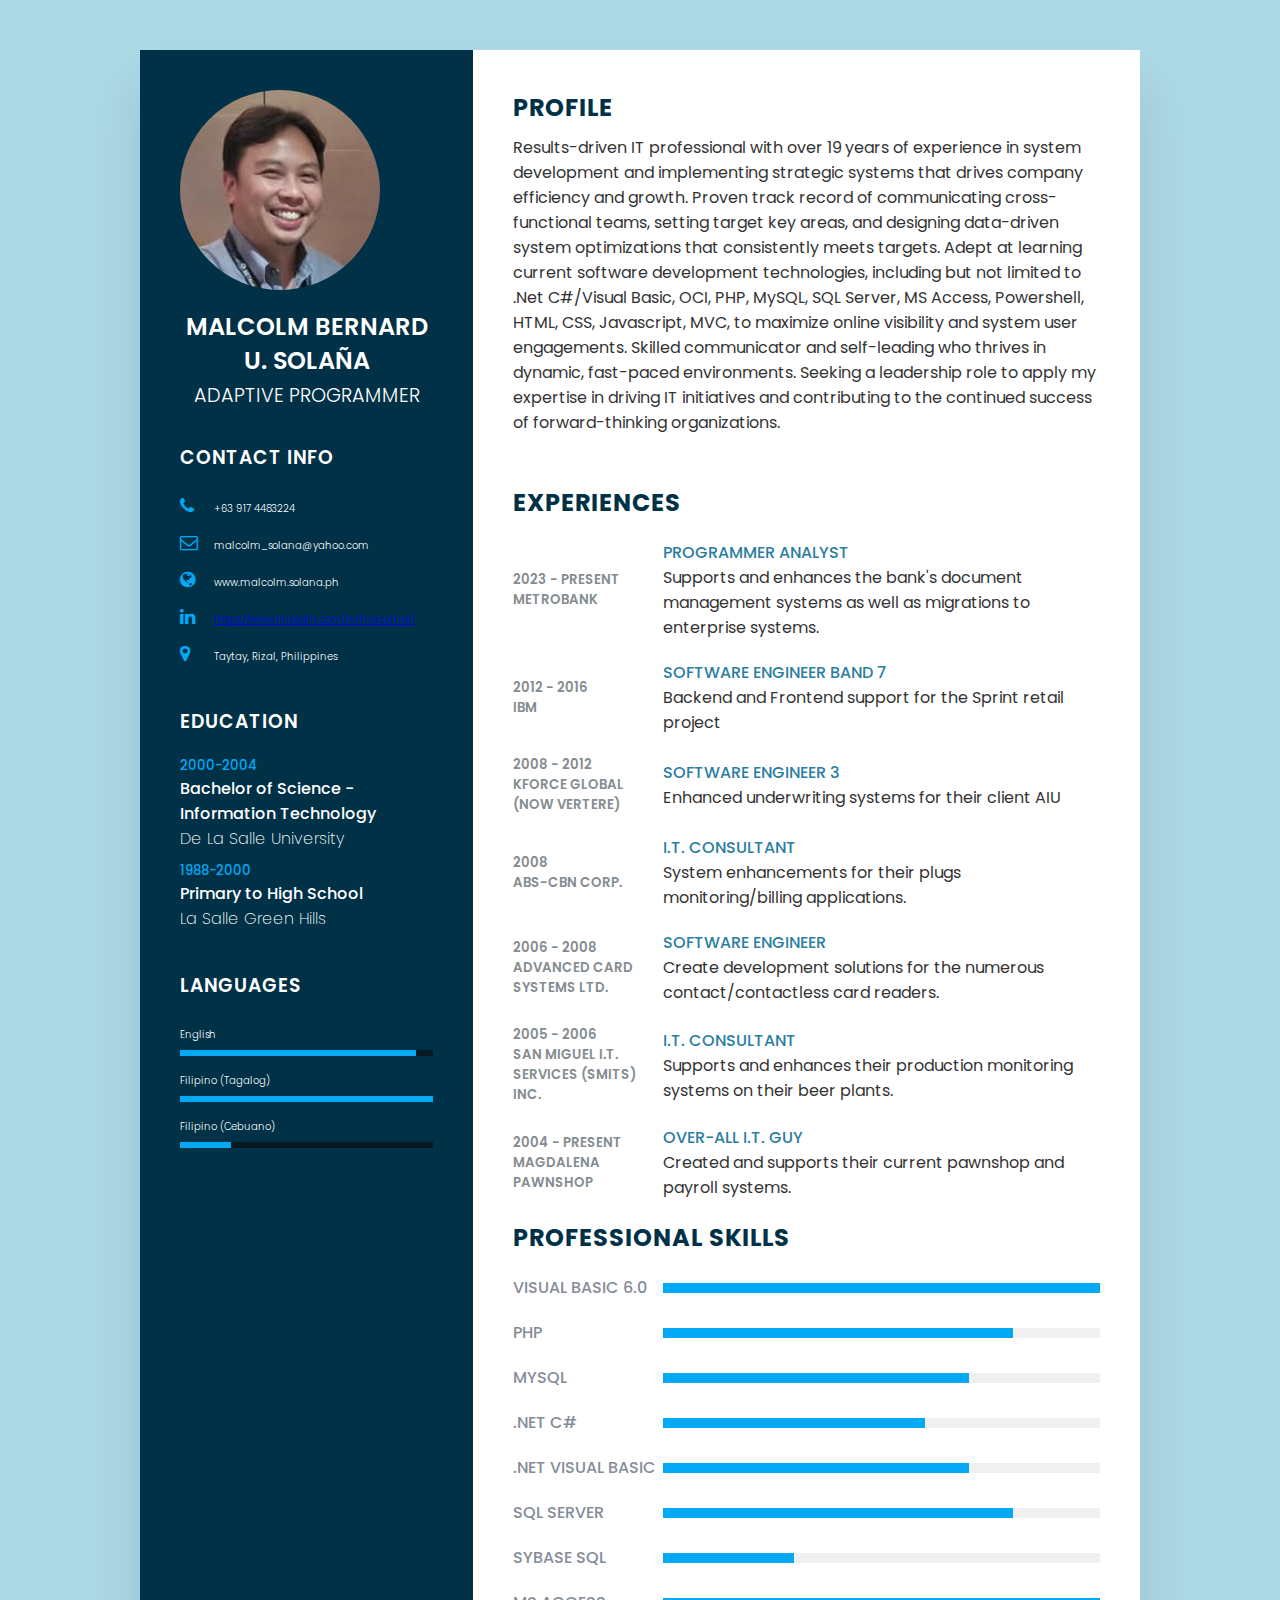
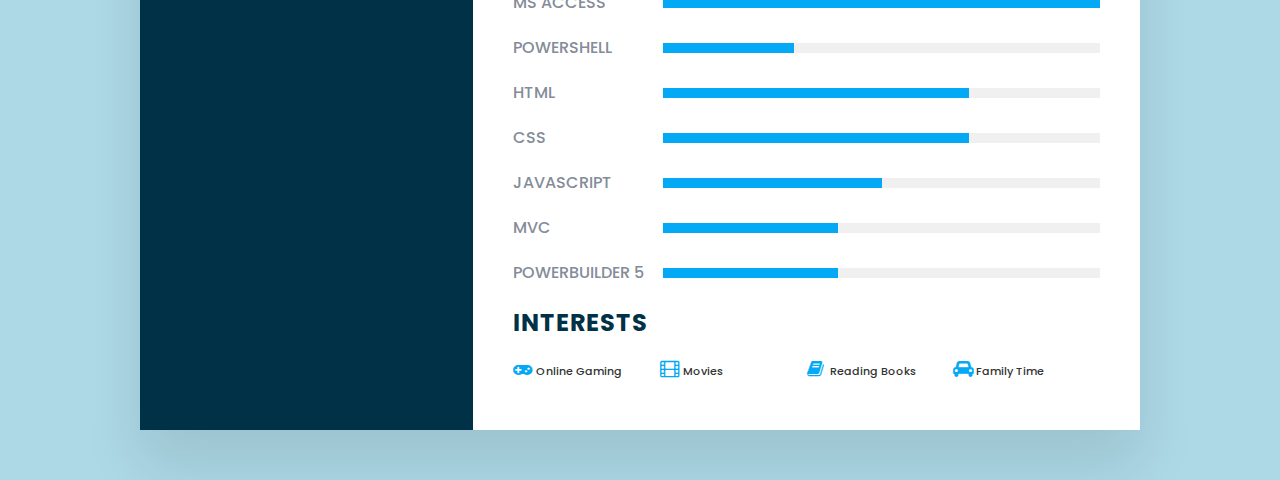
==== index.html @ 73f9b942 "initial_1" ====
<!DOCTYPE html>
<html>
  <head name="viewport" content="width=device-width, initial-scale=1.0">
    <meta charset="utf-8">
    <title>CV Malcolm Bernard Solaña</title>
    <link rel="stylesheet" href="https://cdnjs.cloudflare.com/ajax/libs/font-awesome/4.7.0/css/font-awesome.css" integrity="sha512-5A8nwdMOWrSz20fDsjczgUidUBR8liPYU+WymTZP1lmY9G6Oc7HlZv156XqnsgNUzTyMefFTcsFH/tnJE/+xBg==" crossorigin="anonymous" referrerpolicy="no-referrer" />
    <link rel="stylesheet" type="text/css" href="style/style.css">
  </head>
  <body>
    <div class="container">
      <div class="left_Side">
        <div class="profileText">
          <div class="imgBx">
            <img src="images/PIC.png">
          </div>
          <h2>Malcolm Bernard U. Solaña<br><span>Adaptive Programmer</span></h2>
        </div>

        <div class="Info">
          <h3 class="title">Contact Info</h3>
          <ul>
            <li>
              <span class="icon"><i class="fa fa-phone" aria-hidden="true"></i>
              </i>
              </span>
              <span class="text">+63 917 4483224</span>
            </li>
            <li>
              <span class="icon"><i class="fa fa-envelope-o" aria-hidden="true"></i>
              </span>
              <span class="text">malcolm_solana@yahoo.com</span>
            </li>
            <li>
              <span class="icon"><i class="fa fa-globe" aria-hidden="true"></i>
              </span>
              <span class="text">www.malcolm.solana.ph</span>
            </li>
            <li>
              <span class="icon"><i class="fa fa-linkedin" aria-hidden="true"></i>
              </span>
              <span class="text"><a href="https://www.linkedin.com/in/macomal/" target="_blank">https://www.linkedin.com/in/macomal/</a></span>
            </li>
            <li>
              <span class="icon"><i class="fa fa-map-marker" aria-hidden="true"></i>
              </span>
              <span class="text">Taytay, Rizal, Philippines</span>
            </li>
          </ul>
        </div>

        <div class="Info">
          <h3 class="title">Education</h3>
          <ul>
            <li>
              <h5>2000-2004</h5>
              <h4>Bachelor of Science - Information Technology</h4>
              <h4>De La Salle University</h4>
            </li>
            <li>
              <h5>1988-2000</h5>
              <h4>Primary to High School</h4>
              <h4>La Salle Green Hills</h4>
            </li>
          </ul>
        </div>

        <div class="Info">
          <h3 class="title">Languages</h3>
          <ul>
            <li>
              <span class="text">English</span>
              <span class="percent">
                <div style="width: 93%;"></div>
              </span>              
            </li>
            <li>
              <span class="text">Filipino (Tagalog)</span>
              <span class="percent">
                <div style="width: 100%;"></div>
              </span>
            </li>
            <li>
              <span class="text">Filipino (Cebuano)</span>
              <span class="percent">
                <div style="width: 20%;"></div>
              </span>
            </li>
          </ul>
        </div>
      </div> <!-- END OF LEFT SIDE-->

      <div class="right_Side">
        <div class="about">
          <h2 class="title2">Profile</h2>
            <p>Results-driven IT professional with over 19 years of experience in system development and implementing strategic systems that drives company efficiency and growth. Proven track record of communicating cross-functional teams, setting target key areas, and designing data-driven system optimizations that consistently meets targets. Adept at learning current software development technologies, including but not limited to .Net C#/Visual Basic, OCI, PHP, MySQL, SQL Server, MS Access, Powershell, HTML, CSS, Javascript, MVC, to maximize online visibility and system user engagements. Skilled communicator and self-leading who thrives in dynamic, fast-paced environments. Seeking a leadership role to apply my expertise in driving IT initiatives and contributing to the continued success of forward-thinking organizations.</p>
        </div>

        <div class="about">
          <h2 class="title2">Experiences</h2>
          <div class="box">
            <div class="year_company">
              <h5>2023 - Present</h5>
              <h5>Metrobank</h5>
            </div>
            <div class="text">
              <h4>Programmer Analyst</h4>
              <p>Supports and enhances the bank's document management systems as well as migrations to enterprise systems.</p>
            </div>
          </div>

          <div class="box">
            <div class="year_company">
              <h5>2012 - 2016</h5>
              <h5>IBM</h5>
            </div>
            <div class="text">
              <h4>Software Engineer Band 7</h4>
              <p>Backend and Frontend support for the Sprint retail project</p>
            </div>
          </div>

          <div class="box">
            <div class="year_company">
              <h5>2008 - 2012</h5>
              <h5>KForce Global (now Vertere)</h5>
            </div>
            <div class="text">
              <h4>Software Engineer 3</h4>
              <p>Enhanced underwriting systems for their client AIU</p>
            </div>
          </div>

          <div class="box">
            <div class="year_company">
              <h5>2008</h5>
              <h5>ABS-CBN Corp.</h5>
            </div>
            <div class="text">
              <h4>I.T. Consultant</h4>
              <p>System enhancements for their plugs monitoring/billing applications.</p>
            </div>
          </div>

          <div class="box">
            <div class="year_company">
              <h5>2006 - 2008</h5>
              <h5>Advanced Card Systems Ltd.</h5>
            </div>
            <div class="text">
              <h4>Software Engineer</h4>
              <p>Create development solutions for the numerous contact/contactless card readers.</p>
            </div>
          </div>

          <div class="box">
            <div class="year_company">
              <h5>2005 - 2006</h5>
              <h5>San Miguel I.T. Services (SMITS) Inc.</h5>
            </div>
            <div class="text">
              <h4>I.T. Consultant</h4>
              <p>Supports and enhances their production monitoring systems on their beer plants.</p>
            </div>
          </div>

          <div class="box">
            <div class="year_company">
              <h5>2004 - Present</h5>
              <h5>Magdalena Pawnshop</h5>
            </div>
            <div class="text">
              <h4>Over-all I.T. guy</h4>
              <p>Created and supports their current pawnshop and payroll systems.</p>
            </div>
          </div>

          <div class="about">
            <h2 class="title2">Professional Skills</h2>
            <div class="box">
              <h4>Visual Basic 6.0</h4>
              <div class="percent">
                <div style="width: 100%;"></div>
              </div>
            </div>
            <div class="box">
              <h4>PHP</h4>
              <div class="percent">
                <div style="width: 80%;"></div>
              </div>
            </div>
            <div class="box">
              <h4>MySQL</h4>
              <div class="percent">
                <div style="width: 70%;"></div>
              </div>
            </div>
            <div class="box">
              <h4>.Net C#</h4>
              <div class="percent">
                <div style="width: 60%;"></div>
              </div>
            </div>
            <div class="box">
              <h4>.Net Visual Basic</h4>
              <div class="percent">
                <div style="width: 70%;"></div>
              </div>
            </div>
            <div class="box">
              <h4>SQL Server</h4>
              <div class="percent">
                <div style="width: 80%;"></div>
              </div>
            </div>
            <div class="box">
              <h4>Sybase SQL</h4>
              <div class="percent">
                <div style="width: 30%;"></div>
              </div>
            </div>
            <div class="box">
              <h4>MS Access</h4>
              <div class="percent">
                <div style="width: 100%;"></div>
              </div>
            </div>
            <div class="box">
              <h4>Powershell</h4>
              <div class="percent">
                <div style="width: 30%;"></div>
              </div>
            </div>
            <div class="box">
              <h4>HTML</h4>
              <div class="percent">
                <div style="width: 70%;"></div>
              </div>
            </div>
            <div class="box">
              <h4>CSS</h4>
              <div class="percent">
                <div style="width: 70%;"></div>
              </div>
            </div>
            <div class="box">
              <h4>Javascript</h4>
              <div class="percent">
                <div style="width: 50%;"></div>
              </div>
            </div>
            <div class="box">
              <h4>MVC</h4>
              <div class="percent">
                <div style="width: 40%;"></div>
              </div>
            </div>
            <div class="box">
              <h4>Powerbuilder 5</h4>
              <div class="percent">
                <div style="width: 40%;"></div>
              </div>
            </div>

            <div class="about">
              <h2 class="title2">Interests</h2>
              <ul>
                <li><i class="fa fa-gamepad" aria-hidden="true"></i>
                  Online Gaming</li>
                <li><i class="fa fa-film" aria-hidden="true"></i>
                  Movies</li>
                <li><i class="fa fa-book" aria-hidden="true"></i>
                  Reading Books</li>
                <li><i class="fa fa-car" aria-hidden="true"></i>
                    Family Time</li>
              </ul>
            </div>

          </div>
        </div>  
      </div>
    </div>
  </body>
</html>
---- style/style.css ----
@import url('https://fonts.googleapis.com/css?family=Poppins:200,300,400,500,600,700,800,900&display=swap');
*{
  margin: 0;
  padding: 0;
  box-sizing: border-box;
  font-family: 'Poppins', sans-serif;
}
body {
  background: lightblue;
  display: flex;
  justify-content: center;
  align-items: center;
  min-height: 100vh;
}
.container
{
  position: relative;
  width: 100%;
  max-width: 1000px;
  min-height: 1000px;
  background: #fff;
  margin: 50px;
  display: grid;
  grid-template-columns: 1fr 2fr;
  box-shadow: 0 35px 55px rgba(0,0,0,0.1);
}
.container .left_Side
{
  position: relative;
  background: #003147;
  padding: 40px;
}
.profileText
{
  position:relative;
  display: flex;
  flex-direction: column;
  align-items: 20px;
  padding-bottom: 1px solid rgba(255,255,255,0.2);
}
.profileText .imgBx
{
  position: relative;
  width: 200px;
  height: 200px;
  border-radius: 50%;
  overflow: hidden;
}
.profileText .imgBx img
{
  position:absolute;
  top: 0;
  left: 0;
  width: 100%;
  height: 100%;
  object-fit: cover;
}
.profileText h2
{
  color: #fff;
  font-size: 1.5em;
  margin-top: 20px;
  text-transform: uppercase;
  text-align: center;
  font-weight: 600;
  line-height: 1.4em;
}
.profileText h2 span
{
  font-size: 0.8em;
  font-weight: 300;
}
.Info
{
  padding-top: 30px;
}
.title
{
  color: #fff;
  text-transform: uppercase;
  font-weight: 600;
  letter-spacing: 1px;
  margin-bottom: 20px;
}
.Info ul
{
  position: relative;
}
.Info ul li
{
  position: relative;
  list-style: none;
  margin: 10px 0;
  cursor: pointer;
}
.Info ul li .icon
{
  display: inline-block;
  width: 30px;
  font-size: 18px;
  color: #03a9f4;
}
.Info ul li span
{
  color: #fff;
  font-weight: 300;
  font-size: 10px;
}
.Info li
{
  margin-bottom: 15px;
}
.Info h5
{
  color: #03a9f4;
  font-weight: 500;
}
.Info h4:nth-child(2)
{
  color: #fff;
  font-weight: 500;
}
.Info h4
{
  color: #fff;
  font-weight: 200;
}
.Info .percent
{
  position: relative;
  width: 100%;
  height: 6px;
  background: #081921;
  display: block;
  margin-top: 5px;
}
.Info .percent div
{
  position: absolute;
  top: 0;
  left: 0;
  height: 100%;
  background: #03a9f4;
}
.container .right_Side
{
  position: relative;
  background: #fff; 
  padding: 40px;
}
.about
{
  margin-bottom: 50px;
}
.about:last-child
{
  margin-bottom: 0;
}
.title2
{
  color: #003147;
  text-transform: uppercase;
  letter-spacing: 1px;
  margin-bottom: 10px;
}
p
{
  color: #333;
}
.about .box
{
  display: flex;
  flex-direction: row;
  margin: 20px 0;
}
.about .box .year_company
{
  min-width: 150px;
}
.about .box .year_company h5
{
  text-transform: uppercase;
  color: #848c90;
  font-weight: 600;
}
.about .box .text h4
{
  text-transform: uppercase;
  color: #2a7da2;
  font-size: 16px;
}
.about .box
{
  position: relative;
  width: 100%;
  display: grid;
  grid-template-columns: 150px 1fr;
  justify-content: center;
  align-items: center;
}
.about .box h4
{
  text-transform: uppercase;
  color: #848c99;
  font-weight: 500;
}
.about .box .percent
{
  position: relative;
  width: 100%;
  height: 10px;
  background: #f0f0f0;
}
.about .box .percent div
{
  position: absolute; 
  top: 0;
  left: 0;
  height: 100%;
  background: #03a9f4;
}
.about ul
{
  display: grid;
  grid-template-columns: repeat(4,1fr);
}
.about ul li
{
  list-style: none;
  color: #333;
  font-weight: 500;
  font-size: 11px;
  margin: 10px 0;
}
.about ul li .fa
{
  color: #03a9f4;
  font-size: 18px;
  width: 20px;
}
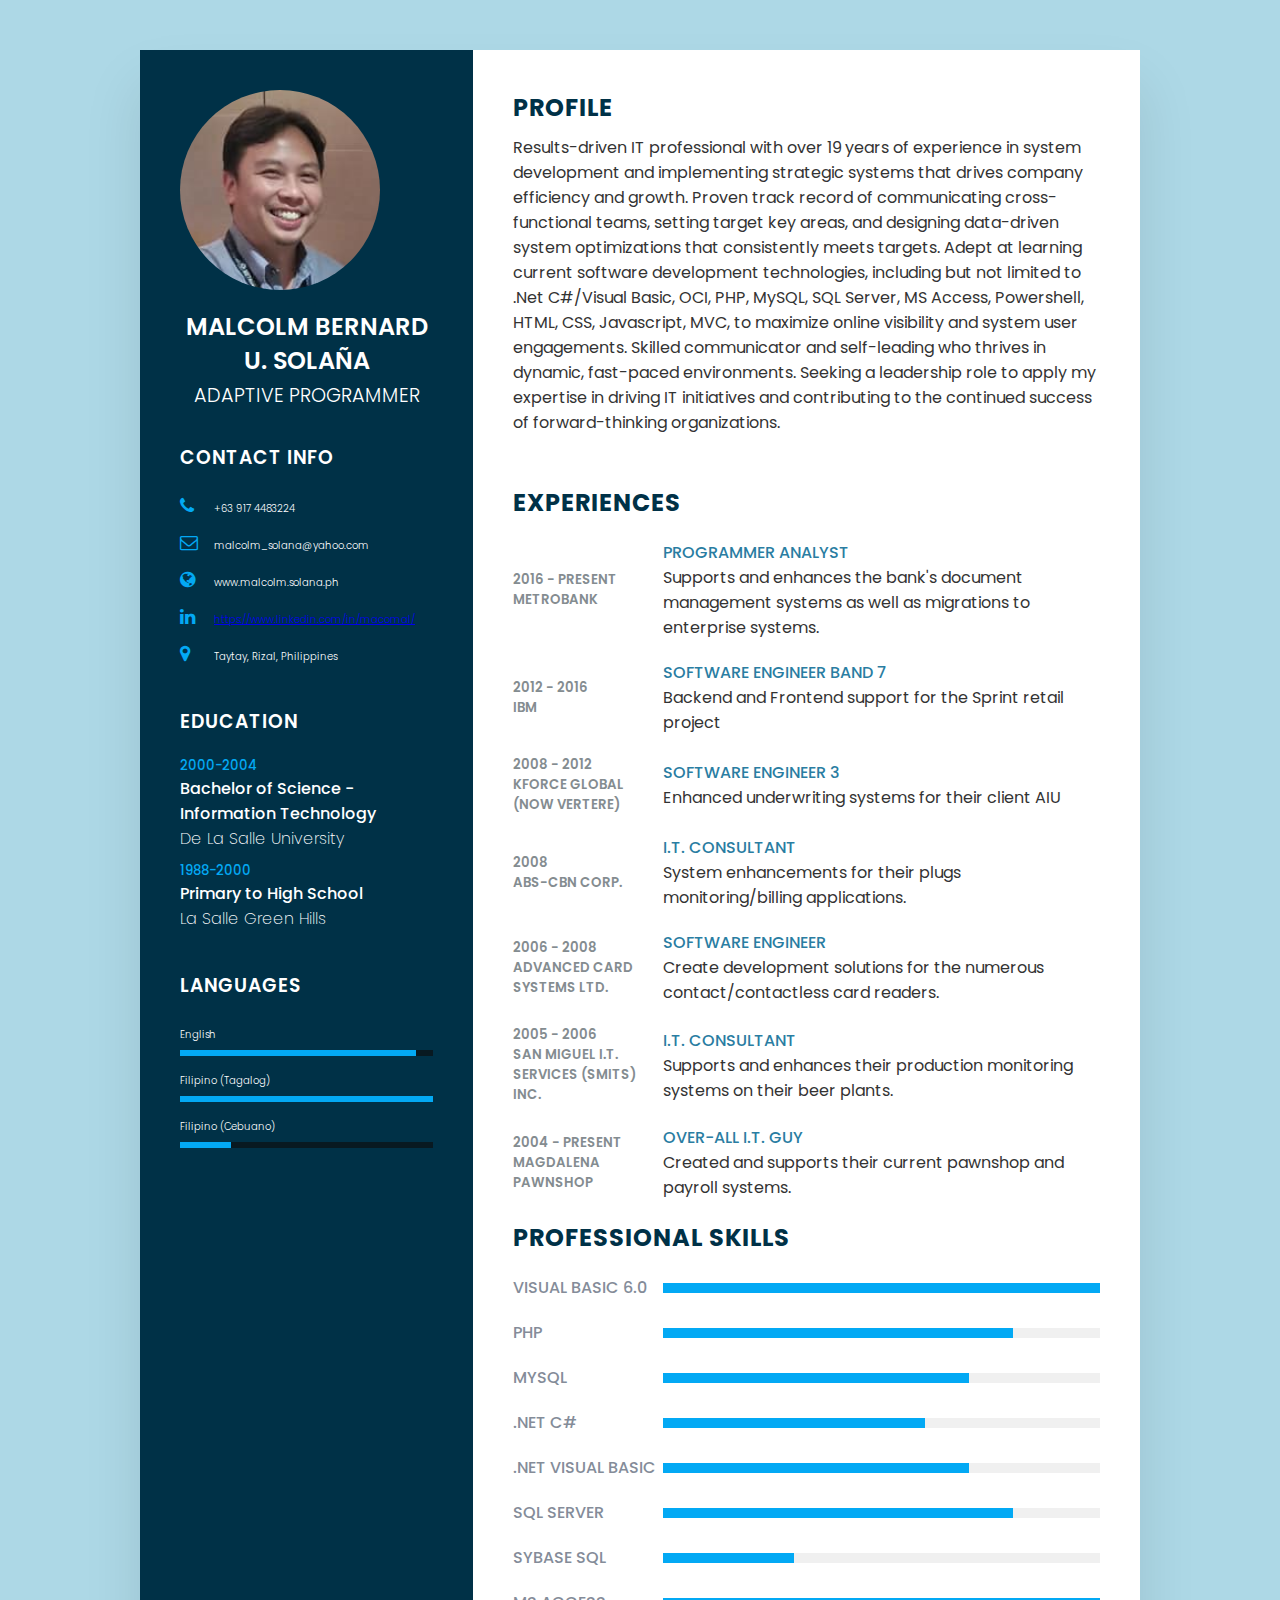
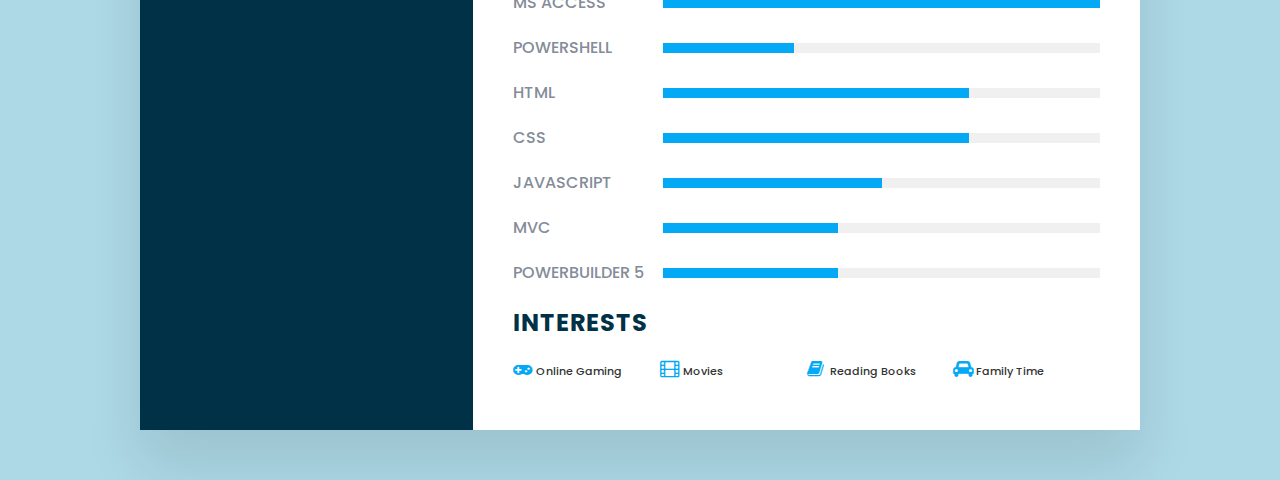
==== commit 936fc5d0: "Add files via upload" ====
--- a/index.html
+++ b/index.html
@@ -1,283 +1,283 @@
-<!DOCTYPE html>
-<html>
-  <head name="viewport" content="width=device-width, initial-scale=1.0">
-    <meta charset="utf-8">
-    <title>CV Malcolm Bernard Solaña</title>
-    <link rel="stylesheet" href="https://cdnjs.cloudflare.com/ajax/libs/font-awesome/4.7.0/css/font-awesome.css" integrity="sha512-5A8nwdMOWrSz20fDsjczgUidUBR8liPYU+WymTZP1lmY9G6Oc7HlZv156XqnsgNUzTyMefFTcsFH/tnJE/+xBg==" crossorigin="anonymous" referrerpolicy="no-referrer" />
-    <link rel="stylesheet" type="text/css" href="style/style.css">
-  </head>
-  <body>
-    <div class="container">
-      <div class="left_Side">
-        <div class="profileText">
-          <div class="imgBx">
-            <img src="images/PIC.png">
-          </div>
-          <h2>Malcolm Bernard U. Solaña<br><span>Adaptive Programmer</span></h2>
-        </div>
-
-        <div class="Info">
-          <h3 class="title">Contact Info</h3>
-          <ul>
-            <li>
-              <span class="icon"><i class="fa fa-phone" aria-hidden="true"></i>
-              </i>
-              </span>
-              <span class="text">+63 917 4483224</span>
-            </li>
-            <li>
-              <span class="icon"><i class="fa fa-envelope-o" aria-hidden="true"></i>
-              </span>
-              <span class="text">malcolm_solana@yahoo.com</span>
-            </li>
-            <li>
-              <span class="icon"><i class="fa fa-globe" aria-hidden="true"></i>
-              </span>
-              <span class="text">www.malcolm.solana.ph</span>
-            </li>
-            <li>
-              <span class="icon"><i class="fa fa-linkedin" aria-hidden="true"></i>
-              </span>
-              <span class="text"><a href="https://www.linkedin.com/in/macomal/" target="_blank">https://www.linkedin.com/in/macomal/</a></span>
-            </li>
-            <li>
-              <span class="icon"><i class="fa fa-map-marker" aria-hidden="true"></i>
-              </span>
-              <span class="text">Taytay, Rizal, Philippines</span>
-            </li>
-          </ul>
-        </div>
-
-        <div class="Info">
-          <h3 class="title">Education</h3>
-          <ul>
-            <li>
-              <h5>2000-2004</h5>
-              <h4>Bachelor of Science - Information Technology</h4>
-              <h4>De La Salle University</h4>
-            </li>
-            <li>
-              <h5>1988-2000</h5>
-              <h4>Primary to High School</h4>
-              <h4>La Salle Green Hills</h4>
-            </li>
-          </ul>
-        </div>
-
-        <div class="Info">
-          <h3 class="title">Languages</h3>
-          <ul>
-            <li>
-              <span class="text">English</span>
-              <span class="percent">
-                <div style="width: 93%;"></div>
-              </span>              
-            </li>
-            <li>
-              <span class="text">Filipino (Tagalog)</span>
-              <span class="percent">
-                <div style="width: 100%;"></div>
-              </span>
-            </li>
-            <li>
-              <span class="text">Filipino (Cebuano)</span>
-              <span class="percent">
-                <div style="width: 20%;"></div>
-              </span>
-            </li>
-          </ul>
-        </div>
-      </div> <!-- END OF LEFT SIDE-->
-
-      <div class="right_Side">
-        <div class="about">
-          <h2 class="title2">Profile</h2>
-            <p>Results-driven IT professional with over 19 years of experience in system development and implementing strategic systems that drives company efficiency and growth. Proven track record of communicating cross-functional teams, setting target key areas, and designing data-driven system optimizations that consistently meets targets. Adept at learning current software development technologies, including but not limited to .Net C#/Visual Basic, OCI, PHP, MySQL, SQL Server, MS Access, Powershell, HTML, CSS, Javascript, MVC, to maximize online visibility and system user engagements. Skilled communicator and self-leading who thrives in dynamic, fast-paced environments. Seeking a leadership role to apply my expertise in driving IT initiatives and contributing to the continued success of forward-thinking organizations.</p>
-        </div>
-
-        <div class="about">
-          <h2 class="title2">Experiences</h2>
-          <div class="box">
-            <div class="year_company">
-              <h5>2023 - Present</h5>
-              <h5>Metrobank</h5>
-            </div>
-            <div class="text">
-              <h4>Programmer Analyst</h4>
-              <p>Supports and enhances the bank's document management systems as well as migrations to enterprise systems.</p>
-            </div>
-          </div>
-
-          <div class="box">
-            <div class="year_company">
-              <h5>2012 - 2016</h5>
-              <h5>IBM</h5>
-            </div>
-            <div class="text">
-              <h4>Software Engineer Band 7</h4>
-              <p>Backend and Frontend support for the Sprint retail project</p>
-            </div>
-          </div>
-
-          <div class="box">
-            <div class="year_company">
-              <h5>2008 - 2012</h5>
-              <h5>KForce Global (now Vertere)</h5>
-            </div>
-            <div class="text">
-              <h4>Software Engineer 3</h4>
-              <p>Enhanced underwriting systems for their client AIU</p>
-            </div>
-          </div>
-
-          <div class="box">
-            <div class="year_company">
-              <h5>2008</h5>
-              <h5>ABS-CBN Corp.</h5>
-            </div>
-            <div class="text">
-              <h4>I.T. Consultant</h4>
-              <p>System enhancements for their plugs monitoring/billing applications.</p>
-            </div>
-          </div>
-
-          <div class="box">
-            <div class="year_company">
-              <h5>2006 - 2008</h5>
-              <h5>Advanced Card Systems Ltd.</h5>
-            </div>
-            <div class="text">
-              <h4>Software Engineer</h4>
-              <p>Create development solutions for the numerous contact/contactless card readers.</p>
-            </div>
-          </div>
-
-          <div class="box">
-            <div class="year_company">
-              <h5>2005 - 2006</h5>
-              <h5>San Miguel I.T. Services (SMITS) Inc.</h5>
-            </div>
-            <div class="text">
-              <h4>I.T. Consultant</h4>
-              <p>Supports and enhances their production monitoring systems on their beer plants.</p>
-            </div>
-          </div>
-
-          <div class="box">
-            <div class="year_company">
-              <h5>2004 - Present</h5>
-              <h5>Magdalena Pawnshop</h5>
-            </div>
-            <div class="text">
-              <h4>Over-all I.T. guy</h4>
-              <p>Created and supports their current pawnshop and payroll systems.</p>
-            </div>
-          </div>
-
-          <div class="about">
-            <h2 class="title2">Professional Skills</h2>
-            <div class="box">
-              <h4>Visual Basic 6.0</h4>
-              <div class="percent">
-                <div style="width: 100%;"></div>
-              </div>
-            </div>
-            <div class="box">
-              <h4>PHP</h4>
-              <div class="percent">
-                <div style="width: 80%;"></div>
-              </div>
-            </div>
-            <div class="box">
-              <h4>MySQL</h4>
-              <div class="percent">
-                <div style="width: 70%;"></div>
-              </div>
-            </div>
-            <div class="box">
-              <h4>.Net C#</h4>
-              <div class="percent">
-                <div style="width: 60%;"></div>
-              </div>
-            </div>
-            <div class="box">
-              <h4>.Net Visual Basic</h4>
-              <div class="percent">
-                <div style="width: 70%;"></div>
-              </div>
-            </div>
-            <div class="box">
-              <h4>SQL Server</h4>
-              <div class="percent">
-                <div style="width: 80%;"></div>
-              </div>
-            </div>
-            <div class="box">
-              <h4>Sybase SQL</h4>
-              <div class="percent">
-                <div style="width: 30%;"></div>
-              </div>
-            </div>
-            <div class="box">
-              <h4>MS Access</h4>
-              <div class="percent">
-                <div style="width: 100%;"></div>
-              </div>
-            </div>
-            <div class="box">
-              <h4>Powershell</h4>
-              <div class="percent">
-                <div style="width: 30%;"></div>
-              </div>
-            </div>
-            <div class="box">
-              <h4>HTML</h4>
-              <div class="percent">
-                <div style="width: 70%;"></div>
-              </div>
-            </div>
-            <div class="box">
-              <h4>CSS</h4>
-              <div class="percent">
-                <div style="width: 70%;"></div>
-              </div>
-            </div>
-            <div class="box">
-              <h4>Javascript</h4>
-              <div class="percent">
-                <div style="width: 50%;"></div>
-              </div>
-            </div>
-            <div class="box">
-              <h4>MVC</h4>
-              <div class="percent">
-                <div style="width: 40%;"></div>
-              </div>
-            </div>
-            <div class="box">
-              <h4>Powerbuilder 5</h4>
-              <div class="percent">
-                <div style="width: 40%;"></div>
-              </div>
-            </div>
-
-            <div class="about">
-              <h2 class="title2">Interests</h2>
-              <ul>
-                <li><i class="fa fa-gamepad" aria-hidden="true"></i>
-                  Online Gaming</li>
-                <li><i class="fa fa-film" aria-hidden="true"></i>
-                  Movies</li>
-                <li><i class="fa fa-book" aria-hidden="true"></i>
-                  Reading Books</li>
-                <li><i class="fa fa-car" aria-hidden="true"></i>
-                    Family Time</li>
-              </ul>
-            </div>
-
-          </div>
-        </div>  
-      </div>
-    </div>
-  </body>
+<!DOCTYPE html>
+<html>
+  <head name="viewport" content="width=device-width, initial-scale=1.0">
+    <meta charset="utf-8">
+    <title>CV Malcolm Bernard Solaña</title>
+    <link rel="stylesheet" href="https://cdnjs.cloudflare.com/ajax/libs/font-awesome/4.7.0/css/font-awesome.css" integrity="sha512-5A8nwdMOWrSz20fDsjczgUidUBR8liPYU+WymTZP1lmY9G6Oc7HlZv156XqnsgNUzTyMefFTcsFH/tnJE/+xBg==" crossorigin="anonymous" referrerpolicy="no-referrer" />
+    <link rel="stylesheet" type="text/css" href="style/style.css">
+  </head>
+  <body>
+    <div class="container">
+      <div class="left_Side">
+        <div class="profileText">
+          <div class="imgBx">
+            <img src="images/PIC.png">
+          </div>
+          <h2>Malcolm Bernard U. Solaña<br><span>Adaptive Programmer</span></h2>
+        </div>
+
+        <div class="Info">
+          <h3 class="title">Contact Info</h3>
+          <ul>
+            <li>
+              <span class="icon"><i class="fa fa-phone" aria-hidden="true"></i>
+              </i>
+              </span>
+              <span class="text">+63 917 4483224</span>
+            </li>
+            <li>
+              <span class="icon"><i class="fa fa-envelope-o" aria-hidden="true"></i>
+              </span>
+              <span class="text">malcolm_solana@yahoo.com</span>
+            </li>
+            <li>
+              <span class="icon"><i class="fa fa-globe" aria-hidden="true"></i>
+              </span>
+              <span class="text">www.malcolm.solana.ph</span>
+            </li>
+            <li>
+              <span class="icon"><i class="fa fa-linkedin" aria-hidden="true"></i>
+              </span>
+              <span class="text"><a href="https://www.linkedin.com/in/macomal/" target="_blank">https://www.linkedin.com/in/macomal/</a></span>
+            </li>
+            <li>
+              <span class="icon"><i class="fa fa-map-marker" aria-hidden="true"></i>
+              </span>
+              <span class="text">Taytay, Rizal, Philippines</span>
+            </li>
+          </ul>
+        </div>
+
+        <div class="Info">
+          <h3 class="title">Education</h3>
+          <ul>
+            <li>
+              <h5>2000-2004</h5>
+              <h4>Bachelor of Science - Information Technology</h4>
+              <h4>De La Salle University</h4>
+            </li>
+            <li>
+              <h5>1988-2000</h5>
+              <h4>Primary to High School</h4>
+              <h4>La Salle Green Hills</h4>
+            </li>
+          </ul>
+        </div>
+
+        <div class="Info">
+          <h3 class="title">Languages</h3>
+          <ul>
+            <li>
+              <span class="text">English</span>
+              <span class="percent">
+                <div style="width: 93%;"></div>
+              </span>              
+            </li>
+            <li>
+              <span class="text">Filipino (Tagalog)</span>
+              <span class="percent">
+                <div style="width: 100%;"></div>
+              </span>
+            </li>
+            <li>
+              <span class="text">Filipino (Cebuano)</span>
+              <span class="percent">
+                <div style="width: 20%;"></div>
+              </span>
+            </li>
+          </ul>
+        </div>
+      </div> <!-- END OF LEFT SIDE-->
+
+      <div class="right_Side">
+        <div class="about">
+          <h2 class="title2">Profile</h2>
+            <p>Results-driven IT professional with over 19 years of experience in system development and implementing strategic systems that drives company efficiency and growth. Proven track record of communicating cross-functional teams, setting target key areas, and designing data-driven system optimizations that consistently meets targets. Adept at learning current software development technologies, including but not limited to .Net C#/Visual Basic, OCI, PHP, MySQL, SQL Server, MS Access, Powershell, HTML, CSS, Javascript, MVC, to maximize online visibility and system user engagements. Skilled communicator and self-leading who thrives in dynamic, fast-paced environments. Seeking a leadership role to apply my expertise in driving IT initiatives and contributing to the continued success of forward-thinking organizations.</p>
+        </div>
+
+        <div class="about">
+          <h2 class="title2">Experiences</h2>
+          <div class="box">
+            <div class="year_company">
+              <h5>2016 - Present</h5>
+              <h5>Metrobank</h5>
+            </div>
+            <div class="text">
+              <h4>Programmer Analyst</h4>
+              <p>Supports and enhances the bank's document management systems as well as migrations to enterprise systems.</p>
+            </div>
+          </div>
+
+          <div class="box">
+            <div class="year_company">
+              <h5>2012 - 2016</h5>
+              <h5>IBM</h5>
+            </div>
+            <div class="text">
+              <h4>Software Engineer Band 7</h4>
+              <p>Backend and Frontend support for the Sprint retail project</p>
+            </div>
+          </div>
+
+          <div class="box">
+            <div class="year_company">
+              <h5>2008 - 2012</h5>
+              <h5>KForce Global (now Vertere)</h5>
+            </div>
+            <div class="text">
+              <h4>Software Engineer 3</h4>
+              <p>Enhanced underwriting systems for their client AIU</p>
+            </div>
+          </div>
+
+          <div class="box">
+            <div class="year_company">
+              <h5>2008</h5>
+              <h5>ABS-CBN Corp.</h5>
+            </div>
+            <div class="text">
+              <h4>I.T. Consultant</h4>
+              <p>System enhancements for their plugs monitoring/billing applications.</p>
+            </div>
+          </div>
+
+          <div class="box">
+            <div class="year_company">
+              <h5>2006 - 2008</h5>
+              <h5>Advanced Card Systems Ltd.</h5>
+            </div>
+            <div class="text">
+              <h4>Software Engineer</h4>
+              <p>Create development solutions for the numerous contact/contactless card readers.</p>
+            </div>
+          </div>
+
+          <div class="box">
+            <div class="year_company">
+              <h5>2005 - 2006</h5>
+              <h5>San Miguel I.T. Services (SMITS) Inc.</h5>
+            </div>
+            <div class="text">
+              <h4>I.T. Consultant</h4>
+              <p>Supports and enhances their production monitoring systems on their beer plants.</p>
+            </div>
+          </div>
+
+          <div class="box">
+            <div class="year_company">
+              <h5>2004 - Present</h5>
+              <h5>Magdalena Pawnshop</h5>
+            </div>
+            <div class="text">
+              <h4>Over-all I.T. guy</h4>
+              <p>Created and supports their current pawnshop and payroll systems.</p>
+            </div>
+          </div>
+
+          <div class="about">
+            <h2 class="title2">Professional Skills</h2>
+            <div class="box">
+              <h4>Visual Basic 6.0</h4>
+              <div class="percent">
+                <div style="width: 100%;"></div>
+              </div>
+            </div>
+            <div class="box">
+              <h4>PHP</h4>
+              <div class="percent">
+                <div style="width: 80%;"></div>
+              </div>
+            </div>
+            <div class="box">
+              <h4>MySQL</h4>
+              <div class="percent">
+                <div style="width: 70%;"></div>
+              </div>
+            </div>
+            <div class="box">
+              <h4>.Net C#</h4>
+              <div class="percent">
+                <div style="width: 60%;"></div>
+              </div>
+            </div>
+            <div class="box">
+              <h4>.Net Visual Basic</h4>
+              <div class="percent">
+                <div style="width: 70%;"></div>
+              </div>
+            </div>
+            <div class="box">
+              <h4>SQL Server</h4>
+              <div class="percent">
+                <div style="width: 80%;"></div>
+              </div>
+            </div>
+            <div class="box">
+              <h4>Sybase SQL</h4>
+              <div class="percent">
+                <div style="width: 30%;"></div>
+              </div>
+            </div>
+            <div class="box">
+              <h4>MS Access</h4>
+              <div class="percent">
+                <div style="width: 100%;"></div>
+              </div>
+            </div>
+            <div class="box">
+              <h4>Powershell</h4>
+              <div class="percent">
+                <div style="width: 30%;"></div>
+              </div>
+            </div>
+            <div class="box">
+              <h4>HTML</h4>
+              <div class="percent">
+                <div style="width: 70%;"></div>
+              </div>
+            </div>
+            <div class="box">
+              <h4>CSS</h4>
+              <div class="percent">
+                <div style="width: 70%;"></div>
+              </div>
+            </div>
+            <div class="box">
+              <h4>Javascript</h4>
+              <div class="percent">
+                <div style="width: 50%;"></div>
+              </div>
+            </div>
+            <div class="box">
+              <h4>MVC</h4>
+              <div class="percent">
+                <div style="width: 40%;"></div>
+              </div>
+            </div>
+            <div class="box">
+              <h4>Powerbuilder 5</h4>
+              <div class="percent">
+                <div style="width: 40%;"></div>
+              </div>
+            </div>
+
+            <div class="about">
+              <h2 class="title2">Interests</h2>
+              <ul>
+                <li><i class="fa fa-gamepad" aria-hidden="true"></i>
+                  Online Gaming</li>
+                <li><i class="fa fa-film" aria-hidden="true"></i>
+                  Movies</li>
+                <li><i class="fa fa-book" aria-hidden="true"></i>
+                  Reading Books</li>
+                <li><i class="fa fa-car" aria-hidden="true"></i>
+                    Family Time</li>
+              </ul>
+            </div>
+
+          </div>
+        </div>  
+      </div>
+    </div>
+  </body>
 </html>